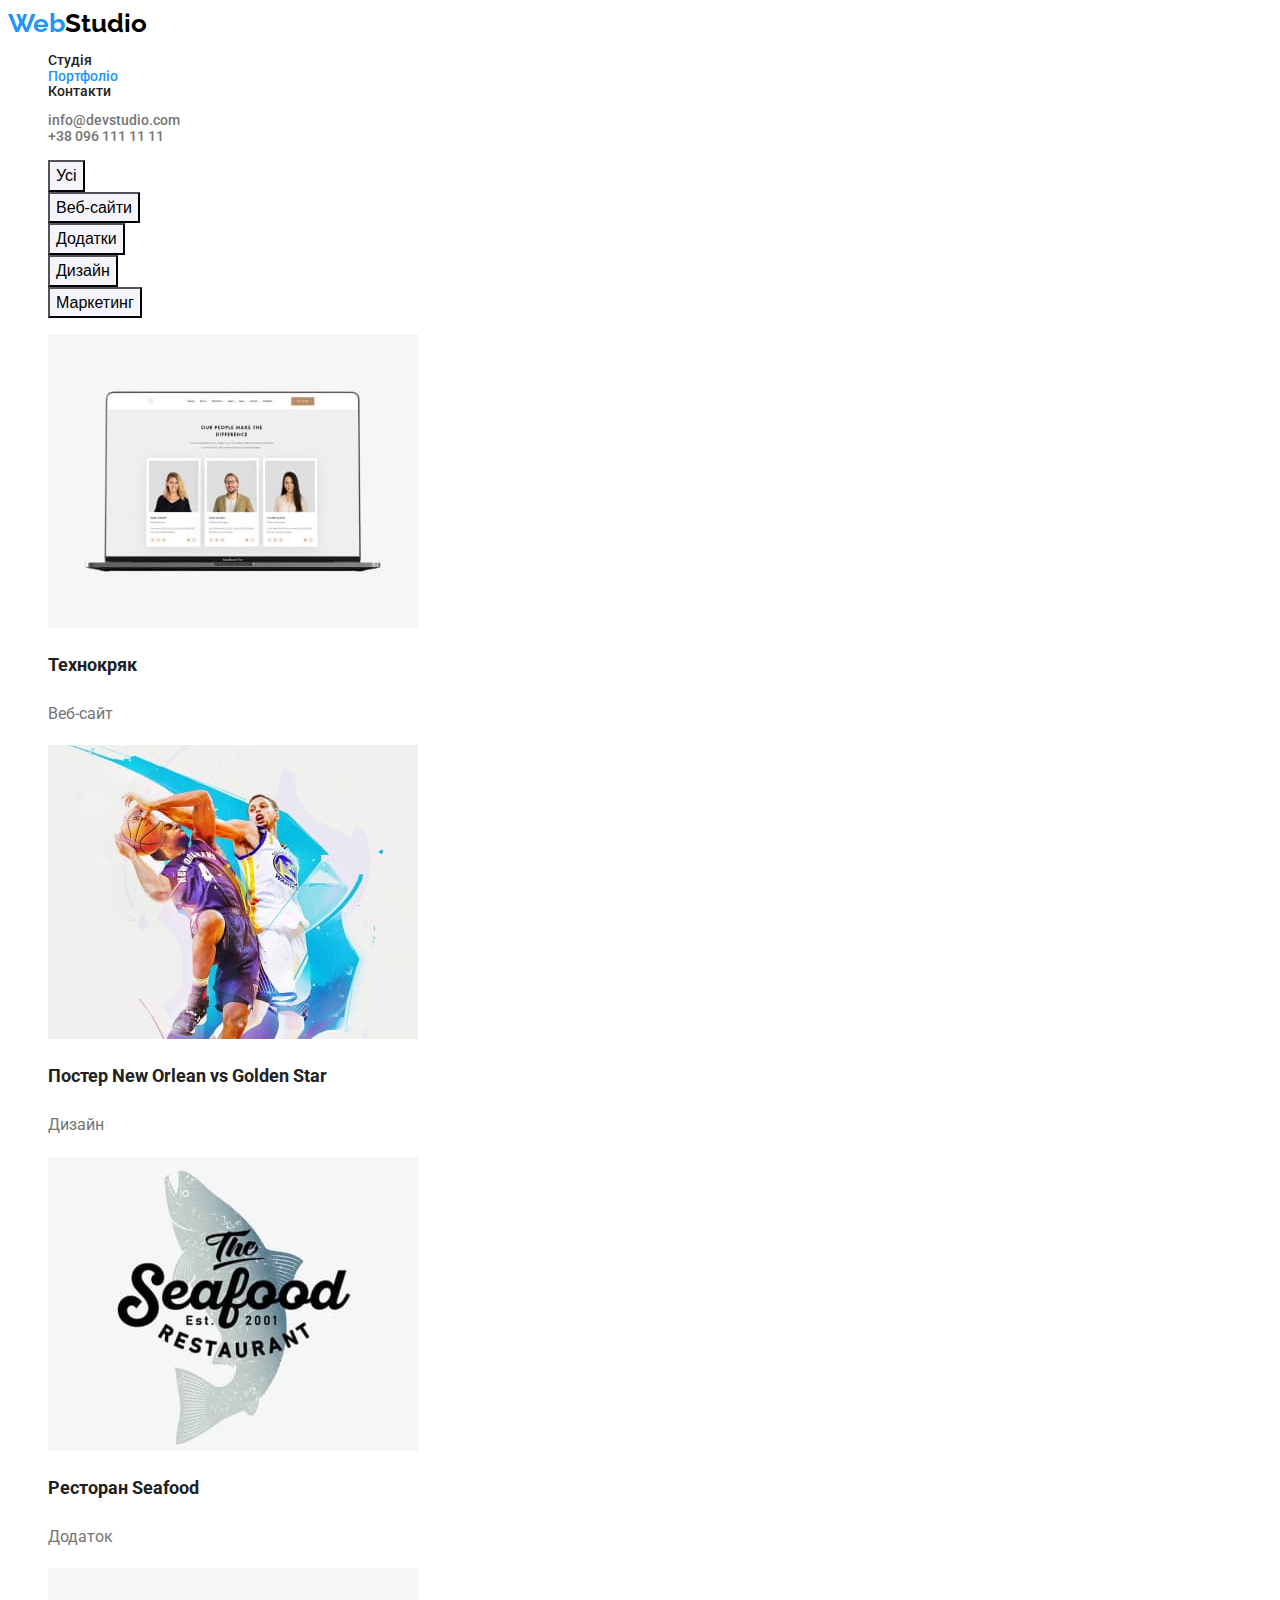
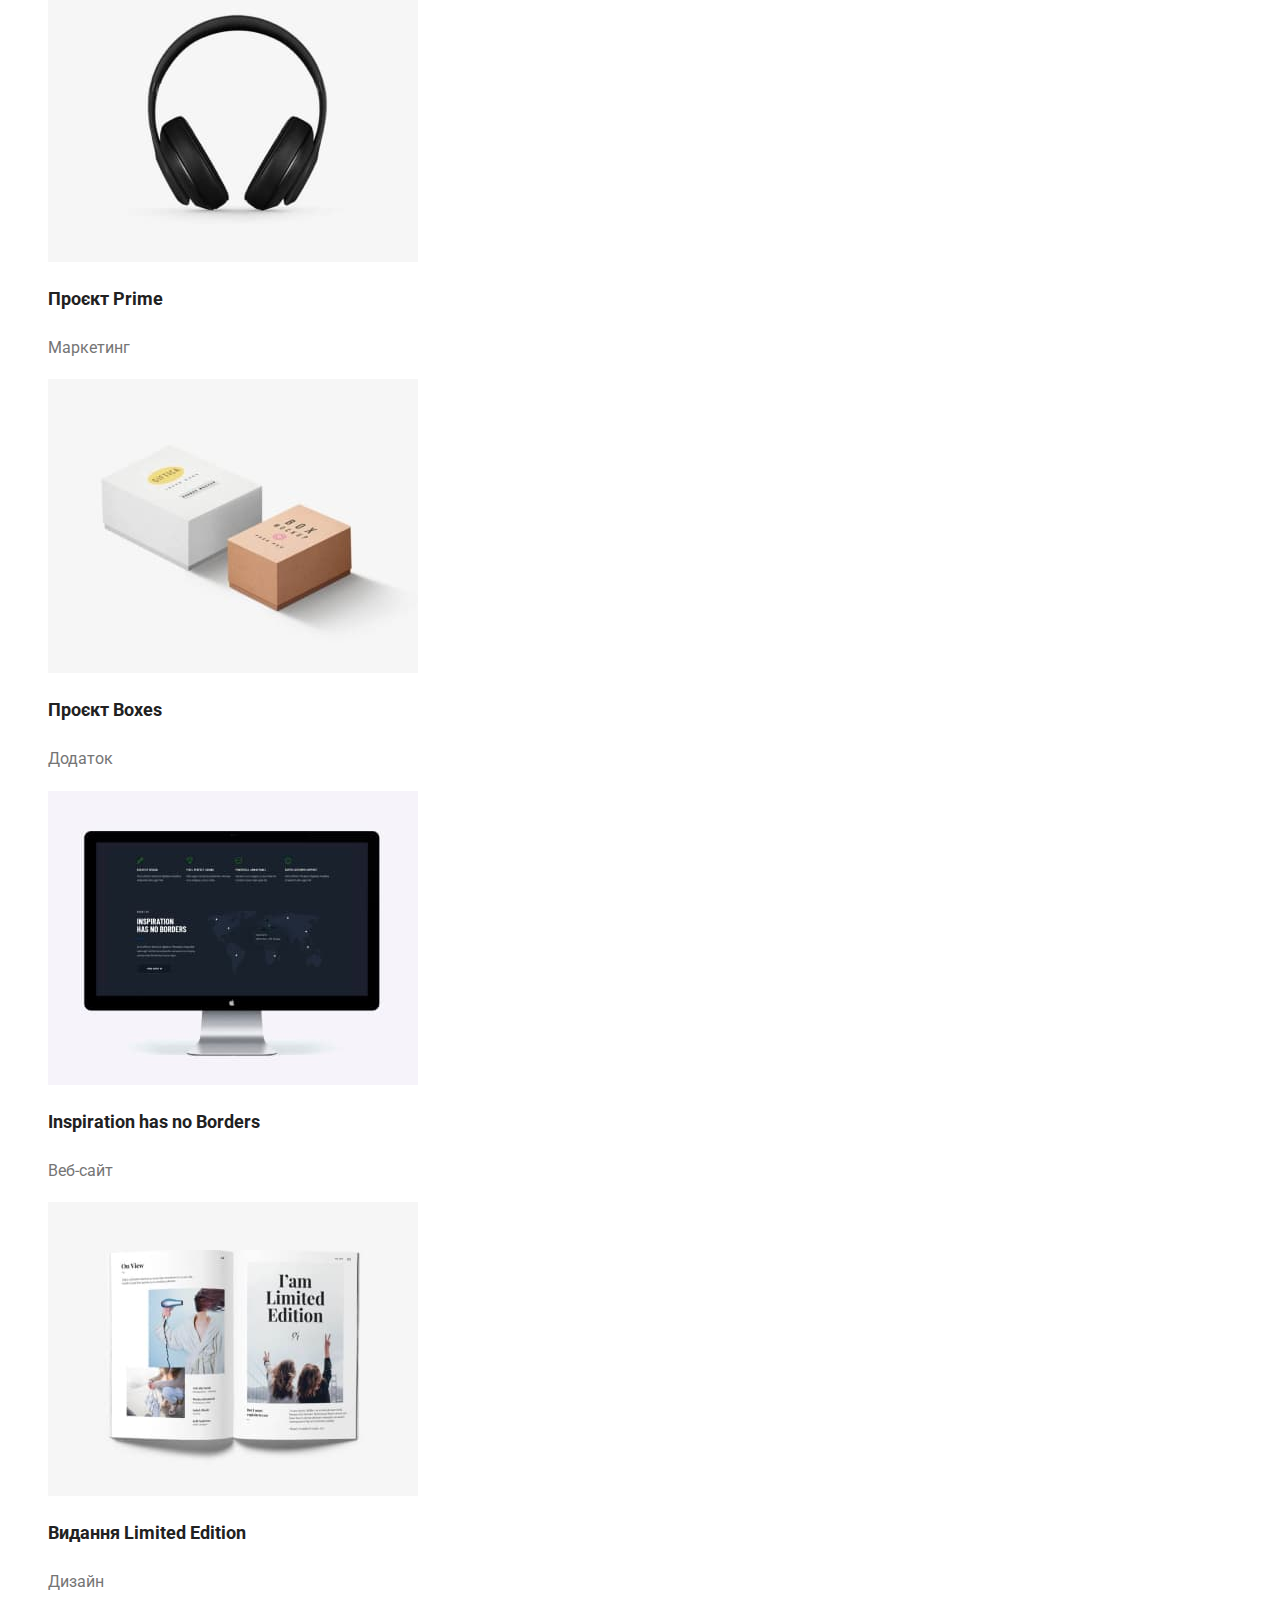
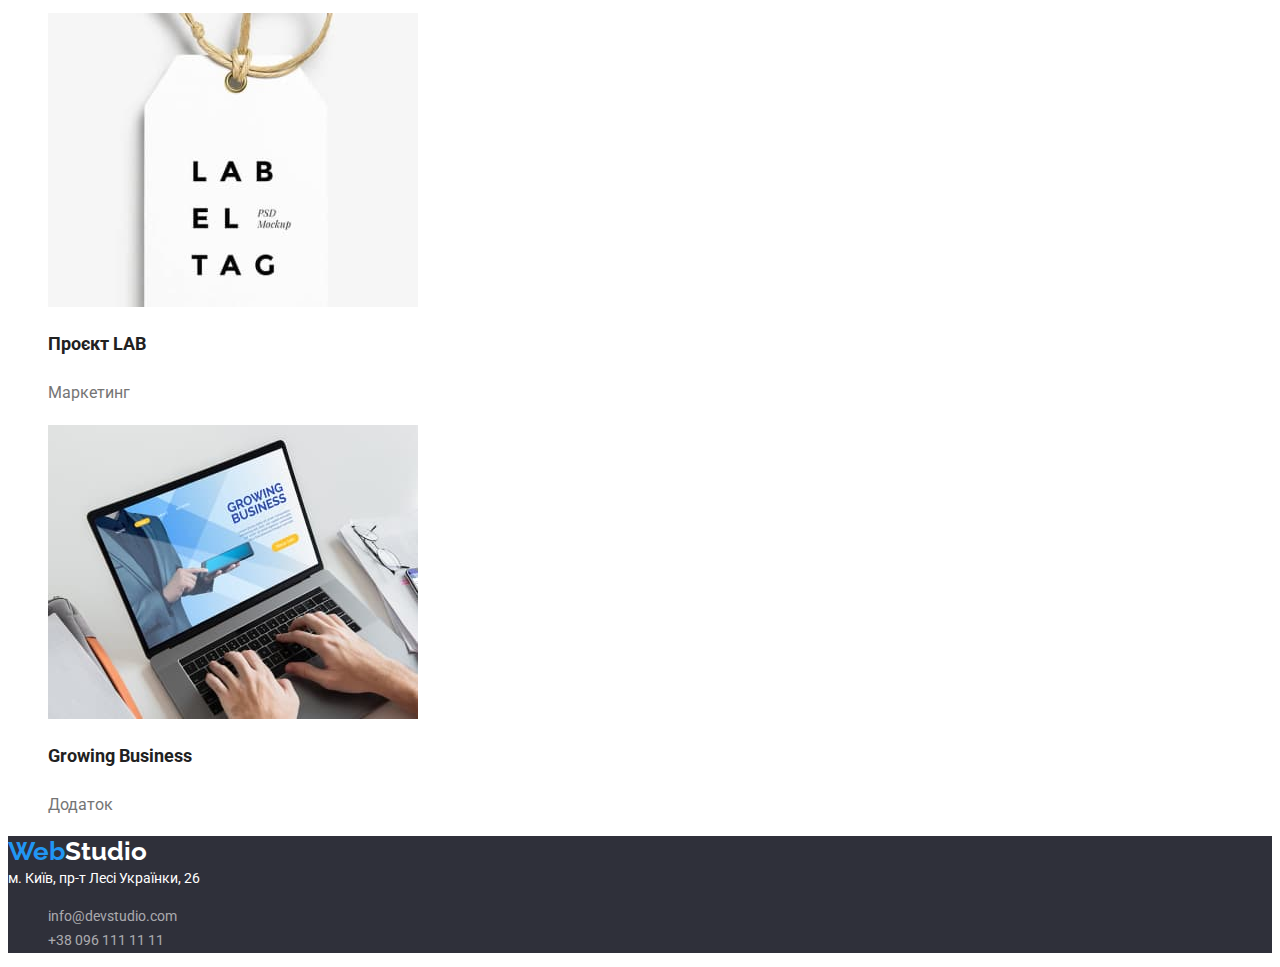
==== potfolio.html @ b289a5d4 "Initial commit" ====
<!DOCTYPE html>
<html lang="en">
  <head>
    <meta charset="UTF-8" />
    <meta http-equiv="X-UA-Compatible" content="IE=edge" />
    <meta name="viewport" content="width=device-width, initial-scale=1.0" />
    <title>Портфоліо</title>
    <link rel="preconnect" href="https://fonts.googleapis.com">
<link rel="preconnect" href="https://fonts.gstatic.com" crossorigin>
<link href="https://fonts.googleapis.com/css2?family=Raleway:wght@700&family=Roboto:wght@400;500;700;900&display=swap" rel="stylesheet">
    <link rel="stylesheet" href="./css/styles.css">
  </head>

  <body>
    <header>
      <nav>
        <a href="index.html" class="logo">
         <span class="span-web">Web</span><span class="span-studio">Studio</span>
        </a>

        <ul class="site-nav">
          <li><a href="./index.html" class="link"> Студія</a></li>
          <li><a href="" class="link current">Портфоліо</a></li>
          <li><a href="" class="link">Контакти</a></li>
        </ul>
      </nav>

      <ul class="auth-nav">
        <li><a href="mailto:info@devstudio.com">info@devstudio.com</a></li>
        <li><a href="tel:+380961111111">+38 096 111 11 11</a></li>
      </ul>
    </header>

    <main>
      <section class="content">
        <h1 class="projects-headline">Проекти WebStudio</h1>
        <ul class="filter-list">
          <li>
            <button class="button list" type="button">Усі</button>
          </li>
          <li>
            <button class="button list"  type="button">Веб-сайти</button>
          </li>
          <li>
            <button class="button list"  type="button">Додатки</button>
          </li>
          <li>
            <button class="button list"  type="button">Дизайн</button>
          </li>
          <li>
            <button class="button list"  type="button">Маркетинг</button>
          </li>
        </ul>

        <ul class="content-features">
          <li>
            <img
            src="./images/img-portfolio/techno.jpg"
            alt="Фото проєкта"
            width="370px">
            <h2>Технокряк</h2>
            <p>Веб-сайт</p>
          </li>
          <li>
            <img
            src="./images/img-portfolio/poster.jpg"
            alt="Фото постера"
            width="370px">
            <h2>Постер New Orlean vs Golden Star</h2>
            <p>Дизайн</p>
          </li>
          <li>
            <img
            src="./images/img-portfolio/rest.jpg"
            alt="Логотип закладу"
            width="370px">
            <h2>Ресторан Seafood</h2>
            <p>Додаток</p>
          </li>
          <li>
            <img
            src="./images/img-portfolio/prime.jpg"
            alt="Фото проєкта"
            width="370px">
            <h2>Проєкт Prime</h2>
            <p>Маркетинг</p>
          </li>
          <li>
            <img
            src="./images/img-portfolio/boxes.jpg"
            alt="Фото проєкта"
            width="370px">
            <h2>Проєкт Boxes</h2>
            <p>Додаток</p>
          </li>
          <li>
            <img
            src="./images/img-portfolio/inspiration.jpg"
            alt="Фото веб-сайта"
            width="370px">
            <h2>Inspiration has no Borders</h2>
            <p>Веб-сайт</p>
          </li>
          <li>
            <img
            src="./images/img-portfolio/edition.jpg"
            alt="Фото видання"
            width="370px">
            <h2>Видання Limited Edition</h2>
            <p>Дизайн</p>
          </li>
          <li>
            <img
            src="./images/img-portfolio/lab.jpg"
            alt="Фото проєкта"
            width="370px">
            <h2>Проєкт LAB</h2>
            <p>Маркетинг</p>
          </li>
          <li>
            <img
            src="./images/img-portfolio/business.jpg"
            alt="Фото додатку"
            width="370px">
            <h2>Growing Business</h2>
            <p>Додаток</p>
          </li>
        </ul>

      </section>
    </main>

    <footer>
      <section class="footer">
      <div class="footer-logo">
      <a href=""> <span class="span-web">Web</span><span class="white-studio">Studio</span></a>
     </div>
      <address class="footer-address">
        <a class="map" href="https://goo.gl/maps/RUZHMx7vCEXSRvLN9" target="_blank" rel="noopener norefferer">м. Київ, пр-т Лесі Українки, 26</a>
      <ul class="contact">
        <li><a href="mailto:info@devstudio.com">info@devstudio.com</a></li>
        <li><a href="tel:+380961111111">+38 096 111 11 11</a></li>
      </ul>
      </address>
      </section>
    </footer>
  </body>
---- css/styles.css ----
:root{
    --main-text-color:#212121;
    --secondary-text-color:#757575;
    --white-color:#ffffff;
    --accent:#2196F3;
    --grey:rgba(255,255,255,0.6);
    --secondary-background-color:#F5F4FA;
    --black:#000;
    --dark-grey-color:#2F303A;
}

body{
    background-color:var(--white-color);
    color:var(--main-text-color);
    font-family:'Roboto', sans-serif;
}

.logo{
    font-family: Raleway;
    font-size: 26px;
    line-height: 1.2;
    font-weight: 700;
    text-decoration: none;
}

.span-web{
    color:var(--accent);
}

.span-studio{
    color:var(--black);
}


.site-nav{
    font-size: 14px;
    line-height: 1.1;
    font-weight: 500;
}

.site-nav .link:hover,
.site-nav .link:focus{
    color:var(--accent);
}

.site-nav .link.current{
    color: var(--accent);
}

.site-nav a{
    text-decoration: none;
    color: var(--main-text-color);
}

.auth-nav{
    font-size: 14px;
    line-height: 1.1;
    font-weight: 500;
}

.auth-nav a{
    color:var(--secondary-text-color);
    text-decoration: none;
}

.auth-nav a:hover,
.auth-nav a:focus{
    color:var(--accent);
}

.hero{
    background-color:var(--dark-grey-color);
}

.hero-title{
    color:var(--white-color);
    font-size: 44px;
    line-height: 1.4;
    font-weight: 900;
    text-transform: uppercase;
}

.hero-button{
    background-color:var(--accent);
    color:var(--white-color);
    font-size: 16px;
    line-height: 1.9;
    font-weight: 700;
    cursor: pointer;
}

.features{
    background-color:var(--white-color);
}

.title{
    font-size: 14px;
    line-height: 1.1;
    font-weight: 700;
    text-transform: uppercase;
}

.text{
    font-size: 14px;
    line-height: 1.7;
    color: var(--secondary-text-color);
}

.section-title{
    font-size: 36px;
    line-height: 1.2;
    font-weight: 700;
}

.section-title img{
    width: width: 370px;;
}

.team{
    background-color:var(--secondary-background-color);
}

.team-title{
    font-size: 36px;
    line-height: 1.2;
    font-weight: 700;
}

.team-subtitle{
    font-size: 16px;
    line-height: 1.2;
    font-weight: 500;
}

.team-text{
    color:var(--secondary-text-color);
    font-size: 16px;
    line-height: 1.2;
}

.footer{
    background-color:var(--dark-grey-color);
}

.footer a{
    text-decoration: none;
}

.footer-logo{
    font-family: Raleway;
    font-size: 26px;
    line-height: 1.2;
    font-weight: 700;
    text-decoration: none;
}

.white-studio{
    color:var(--white-color);
}

.map{
    color:var(--white-color);
    font-size: 14px;
    line-height: 1.7;
}
.contact{
    color:var(--grey);
    font-size: 14px;
    line-height: 1.7;
}

.footer a:hover,
.footer a:focus{
    color:var(--accent);
}

.footer-address a {
    font-style: normal;
}

.footer-logo{
    font-size: 26px;
}

.contact a{
    color: var(--grey);
}

/* Portfolio */

.projects-headline{
    display: none;
}

.button.list{
    background-color:var(--secondary-background-color);
    font-size: 16px;
    line-height: 1.6;
    font-weight: 500;
    cursor: pointer;
}

.button.list:hover,
.button.list:focus{
background-color:var(--accent);
color:var(--white-color);
}

.content-features h2{
    font-size: 18px;
    line-height: 2;
    font-weight: 700;
}

.content-features p{
    color: var(--secondary-text-color);
    font-size: 16px;
    line-height: 1.9;
}

ul{
    list-style: none;
}
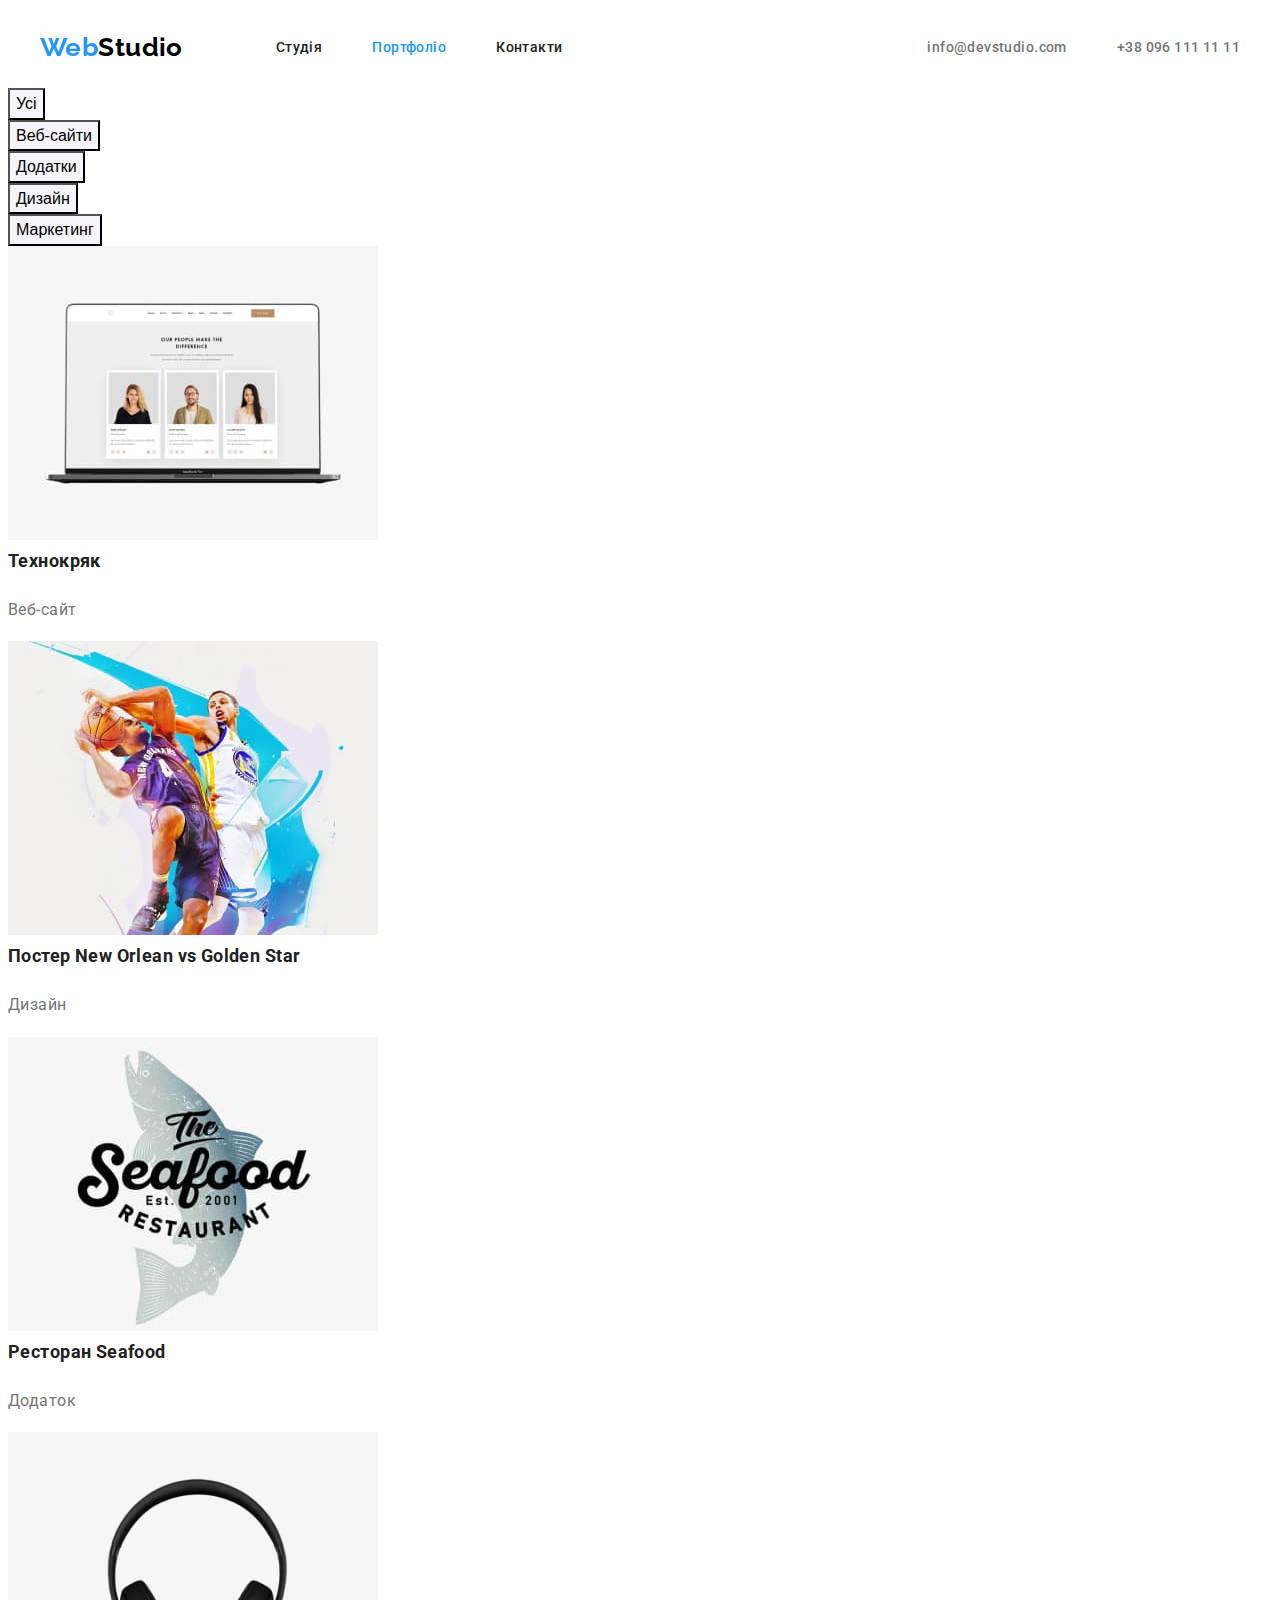
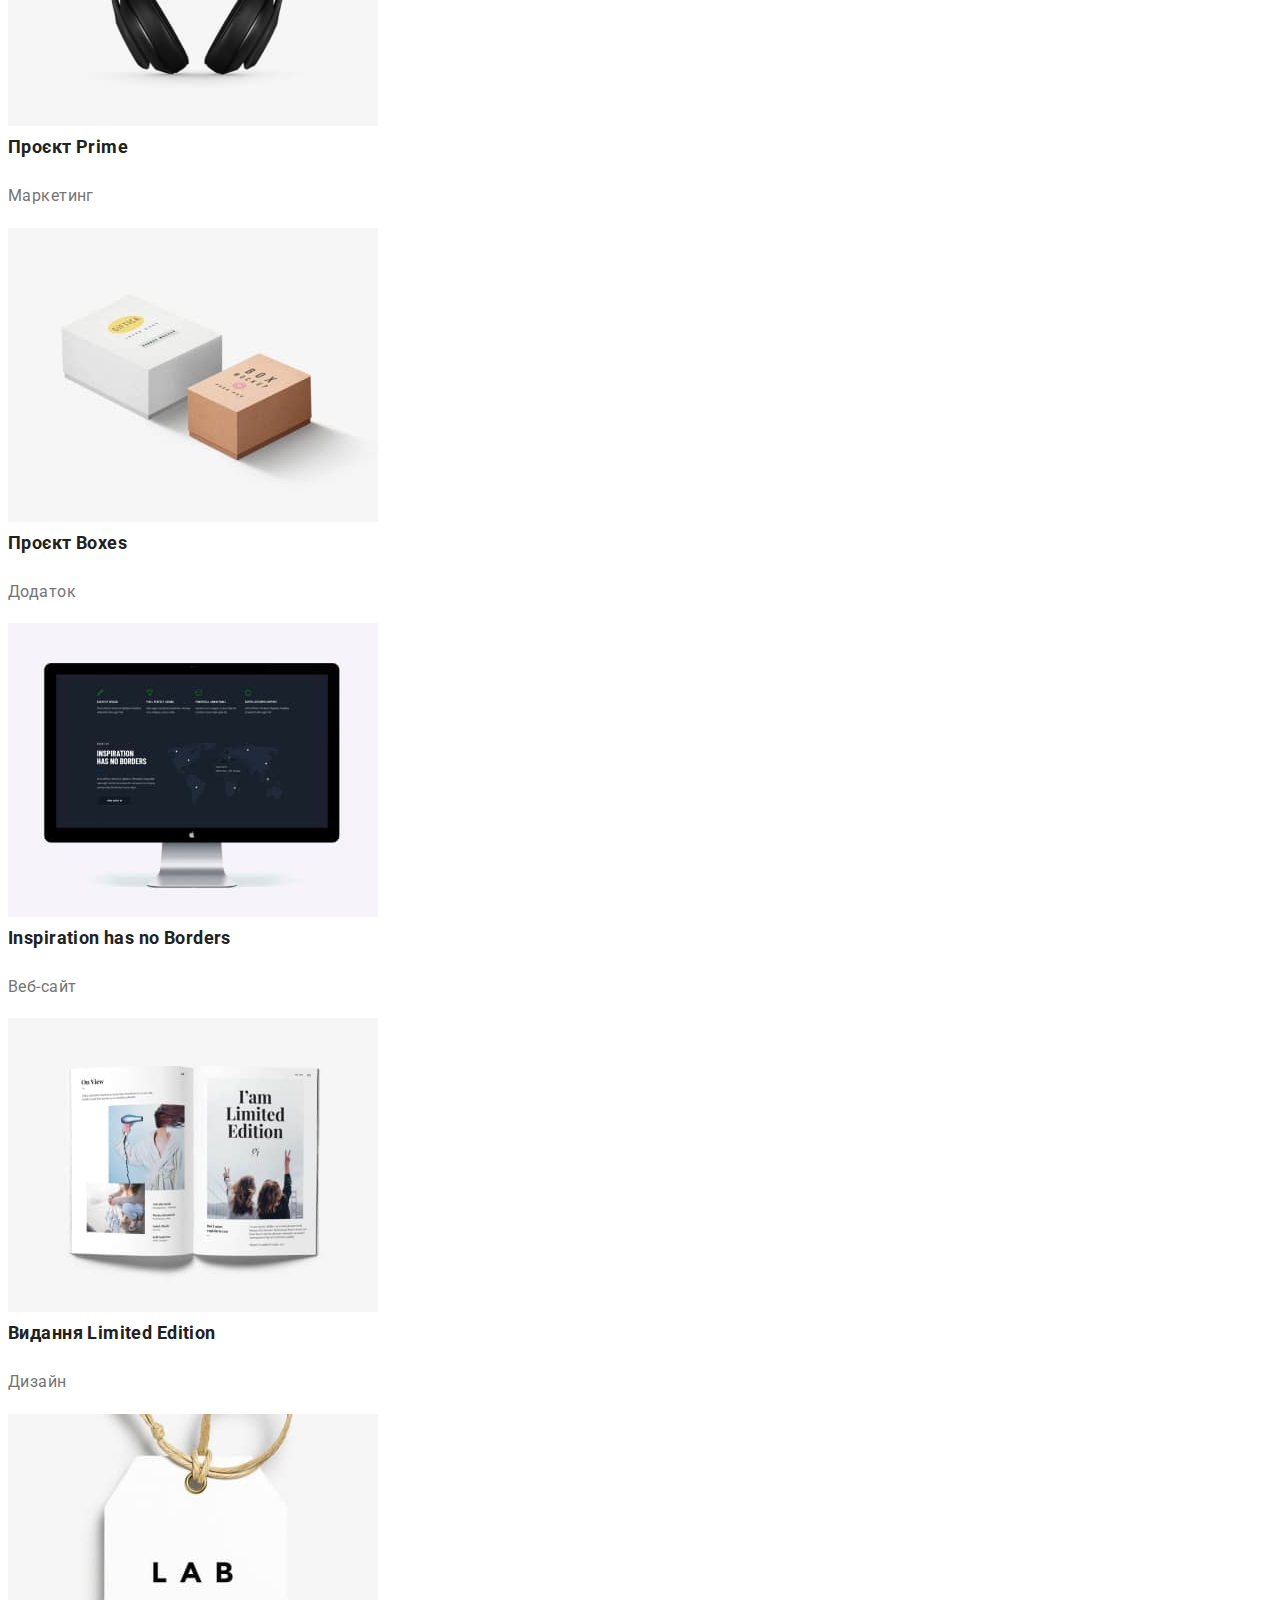
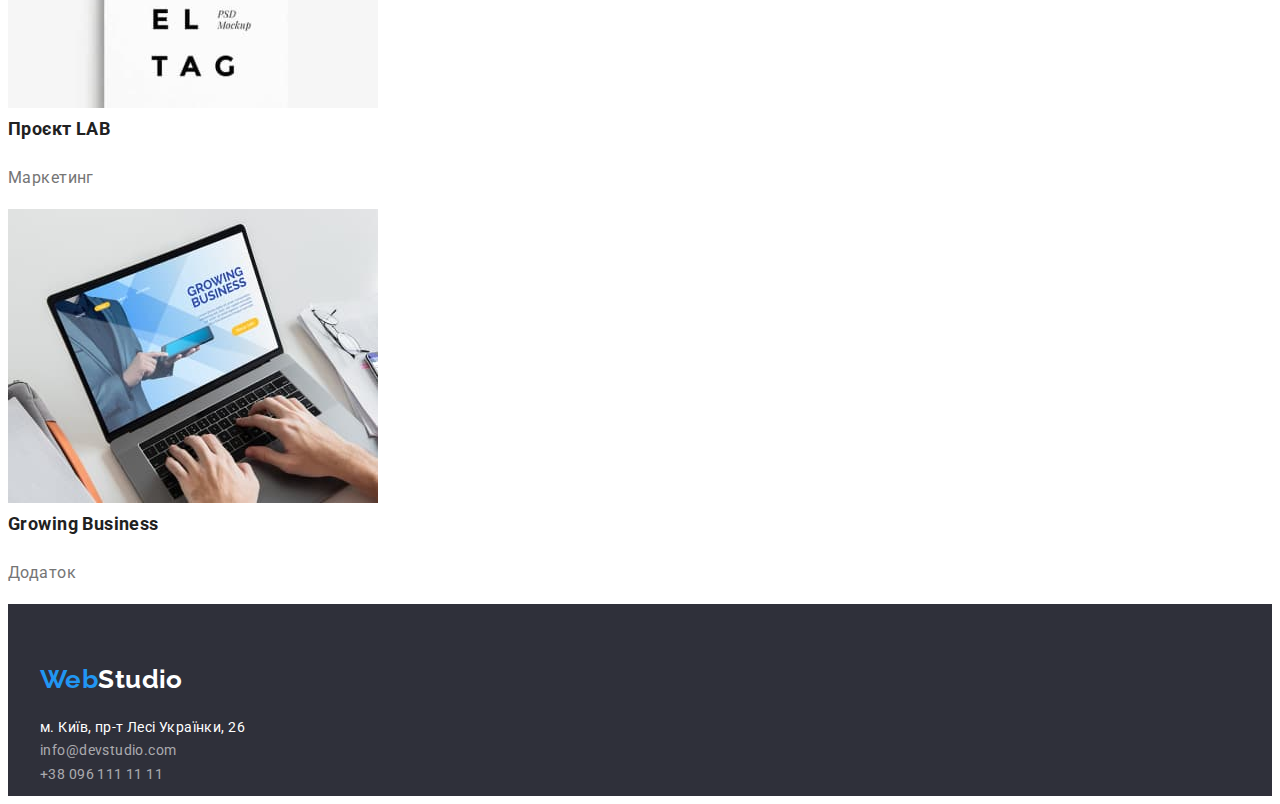
==== commit fa7c7f39: "index portfolio changes" ====
--- a/potfolio.html
+++ b/potfolio.html
@@ -12,23 +12,27 @@
   </head>
 
   <body>
-    <header>
-      <nav>
-        <a href="index.html" class="logo">
-         <span class="span-web">Web</span><span class="span-studio">Studio</span>
-        </a>
+        <header>
+      <div class="container header-container">
+        <nav class="nav">
+          <a href="index.html" class="logo">
+            <span class="span-web">Web</span
+            ><span class="span-studio">Studio</span>
+          </a>
 
-        <ul class="site-nav">
-          <li><a href="./index.html" class="link"> Студія</a></li>
-          <li><a href="" class="link current">Портфоліо</a></li>
-          <li><a href="" class="link">Контакти</a></li>
+          <ul class="site-nav">
+            <li><a href="./index.html" class="link"> Студія</a></li>
+            <li><a href="./potfolio.html" class="link current">Портфоліо</a></li>
+            <li><a href="" class="link">Контакти</a></li>
+          </ul>
+        </nav>
+
+        <ul class="auth-nav">
+          <li><a href="mailto:info@devstudio.com">info@devstudio.com</a></li>
+          <li><a href="tel:+380961111111">+38 096 111 11 11</a></li>
         </ul>
-      </nav>
-
-      <ul class="auth-nav">
-        <li><a href="mailto:info@devstudio.com">info@devstudio.com</a></li>
-        <li><a href="tel:+380961111111">+38 096 111 11 11</a></li>
-      </ul>
+      </div>
+    </header>
     </header>
 
     <main>
@@ -130,18 +134,31 @@
       </section>
     </main>
 
-    <footer>
+<footer>
       <section class="footer">
-      <div class="footer-logo">
-      <a href=""> <span class="span-web">Web</span><span class="white-studio">Studio</span></a>
-     </div>
-      <address class="footer-address">
-        <a class="map" href="https://goo.gl/maps/RUZHMx7vCEXSRvLN9" target="_blank" rel="noopener norefferer">м. Київ, пр-т Лесі Українки, 26</a>
-      <ul class="contact">
-        <li><a href="mailto:info@devstudio.com">info@devstudio.com</a></li>
-        <li><a href="tel:+380961111111">+38 096 111 11 11</a></li>
-      </ul>
-      </address>
+        <div class="container">
+          <div>
+        <div class="footer-logo">
+          <a href="./index.html"
+            ><span class="span-web">Web</span
+            ><span class="white-studio">Studio</span></a
+          >
+        </div>
+        <address class="footer-address">
+          <a
+            class="map"
+            href="https://goo.gl/maps/RUZHMx7vCEXSRvLN9"
+            target="_blank"
+            rel="noopener norefferer"
+            >м. Київ, пр-т Лесі Українки, 26</a
+          >
+          <ul class="contact">
+            <li><a href="mailto:info@devstudio.com">info@devstudio.com</a></li>
+            <li><a href="tel:+380961111111">+38 096 111 11 11</a></li>
+          </ul>
+        </address>
+        </div>
       </section>
     </footer>
-  </body>+  </body>
+</html>
--- a/css/styles.css
+++ b/css/styles.css
@@ -1,223 +1,340 @@
-:root{
-    --main-text-color:#212121;
-    --secondary-text-color:#757575;
-    --white-color:#ffffff;
-    --accent:#2196F3;
-    --grey:rgba(255,255,255,0.6);
-    --secondary-background-color:#F5F4FA;
-    --black:#000;
-    --dark-grey-color:#2F303A;
-}
-
-body{
-    background-color:var(--white-color);
-    color:var(--main-text-color);
-    font-family:'Roboto', sans-serif;
-}
-
-.logo{
-    font-family: Raleway;
-    font-size: 26px;
-    line-height: 1.2;
-    font-weight: 700;
-    text-decoration: none;
-}
-
-.span-web{
-    color:var(--accent);
-}
-
-.span-studio{
-    color:var(--black);
-}
-
-
-.site-nav{
-    font-size: 14px;
-    line-height: 1.1;
-    font-weight: 500;
+:root {
+  --main-text-color: #212121;
+  --secondary-text-color: #757575;
+  --white-color: rgb(255, 255, 255);
+  --accent: #2196f3;
+  --grey: rgba(255, 255, 255, 0.6);
+  --secondary-background-color: #f5f4fa;
+  --black: #000;
+  --dark-grey-color: #2f303a;
+}
+
+/* reset */
+
+h1,
+h2,
+h3,
+h4,
+h5,
+h6 {
+  margin: 0;
+}
+
+ul {
+  padding: 0;
+  margin: 0;
+  list-style: none;
+}
+/*                   */
+
+body {
+  background-color: var(--white-color);
+  color: var(--main-text-color);
+  font-family: "Roboto", sans-serif;
+  font-size: 14px;
+  letter-spacing: 0.03em;
+}
+
+header {
+  height: 80px;
+  display: flex;
+  align-items: center;
+}
+
+.container {
+  width: 1200px;
+  padding: 0 15px;
+  margin-left: auto;
+  margin-right: auto;
+}
+
+.header-container {
+  display: flex;
+}
+
+.nav {
+  display: flex;
+}
+
+.logo {
+  font-family: Raleway;
+  font-size: 26px;
+  line-height: 1.2;
+  font-weight: 700;
+  text-decoration: none;
+}
+
+.span-web {
+  color: var(--accent);
+}
+
+.span-studio {
+  color: var(--black);
+}
+
+.site-nav {
+  font-size: 14px;
+  line-height: 1.1;
+  font-weight: 500;
+  display: flex;
+  gap: 50px;
+  margin-left: 93px;
+  align-items: center;
 }
 
 .site-nav .link:hover,
-.site-nav .link:focus{
-    color:var(--accent);
-}
-
-.site-nav .link.current{
-    color: var(--accent);
-}
-
-.site-nav a{
-    text-decoration: none;
-    color: var(--main-text-color);
-}
-
-.auth-nav{
-    font-size: 14px;
-    line-height: 1.1;
-    font-weight: 500;
-}
-
-.auth-nav a{
-    color:var(--secondary-text-color);
-    text-decoration: none;
+.site-nav .link:focus {
+  color: var(--accent);
+}
+
+.link {
+  padding: 32px 0;
+}
+
+.site-nav .link.current {
+  color: var(--accent);
+}
+
+.site-nav a {
+  text-decoration: none;
+  color: var(--main-text-color);
+}
+
+.auth-nav {
+  font-size: 14px;
+  line-height: 1.1;
+  font-weight: 500;
+  display: flex;
+  margin-left: auto;
+  gap: 50px;
+  align-items: center;
+}
+
+.auth-nav a {
+  color: var(--secondary-text-color);
+  text-decoration: none;
 }
 
 .auth-nav a:hover,
-.auth-nav a:focus{
-    color:var(--accent);
-}
-
-.hero{
-    background-color:var(--dark-grey-color);
-}
-
-.hero-title{
-    color:var(--white-color);
-    font-size: 44px;
-    line-height: 1.4;
-    font-weight: 900;
-    text-transform: uppercase;
-}
-
-.hero-button{
-    background-color:var(--accent);
-    color:var(--white-color);
-    font-size: 16px;
-    line-height: 1.9;
-    font-weight: 700;
-    cursor: pointer;
-}
-
-.features{
-    background-color:var(--white-color);
-}
-
-.title{
-    font-size: 14px;
-    line-height: 1.1;
-    font-weight: 700;
-    text-transform: uppercase;
-}
-
-.text{
-    font-size: 14px;
-    line-height: 1.7;
-    color: var(--secondary-text-color);
-}
-
-.section-title{
-    font-size: 36px;
-    line-height: 1.2;
-    font-weight: 700;
-}
-
-.section-title img{
-    width: width: 370px;;
-}
-
-.team{
-    background-color:var(--secondary-background-color);
-}
-
-.team-title{
-    font-size: 36px;
-    line-height: 1.2;
-    font-weight: 700;
-}
-
-.team-subtitle{
-    font-size: 16px;
-    line-height: 1.2;
-    font-weight: 500;
-}
-
-.team-text{
-    color:var(--secondary-text-color);
-    font-size: 16px;
-    line-height: 1.2;
-}
-
-.footer{
-    background-color:var(--dark-grey-color);
-}
-
-.footer a{
-    text-decoration: none;
-}
-
-.footer-logo{
-    font-family: Raleway;
-    font-size: 26px;
-    line-height: 1.2;
-    font-weight: 700;
-    text-decoration: none;
-}
-
-.white-studio{
-    color:var(--white-color);
-}
-
-.map{
-    color:var(--white-color);
-    font-size: 14px;
-    line-height: 1.7;
-}
-.contact{
-    color:var(--grey);
-    font-size: 14px;
-    line-height: 1.7;
+.auth-nav a:focus {
+  color: var(--accent);
+}
+
+/* Hero */
+
+.hero {
+  background-color: var(--dark-grey-color);
+  text-align: center;
+  padding-top: 200px;
+  padding-bottom: 200px;
+}
+
+.hero-title {
+  color: var(--white-color);
+  font-size: 44px;
+  line-height: 1.4;
+  font-weight: 900;
+  text-transform: uppercase;
+  padding-bottom: 30px;
+}
+
+.hero-button {
+  background-color: var(--accent);
+  color: var(--white-color);
+  font-size: 16px;
+  line-height: 1.9;
+  cursor: pointer;
+  width: 216px;
+  height: 50px;
+  border-style: none;
+  border-radius: 4px;
+  font-weight: 700;
+}
+
+/* Features */
+
+.features {
+  background-color: var(--white-color);
+}
+
+.feature-list {
+  display: flex;
+  gap: 30px;
+  margin: 94px 0;
+}
+
+.feature-list li {
+  width: 270px;
+}
+
+.title {
+  font-size: 14px;
+  line-height: 1.1;
+  font-weight: 700;
+  text-transform: uppercase;
+  padding-bottom: 10px;
+}
+
+.text {
+  font-size: 14px;
+  line-height: 1.7;
+  color: var(--secondary-text-color);
+  margin: 0;
+}
+
+.feature-list-section {
+  justify-content: space-between;
+  margin-bottom: 94px;
+}
+
+.feature-list-section ul {
+  display: flex;
+  gap: 30px;
+  padding-bottom: 94px;
+}
+
+.section-title {
+  font-size: 36px;
+  line-height: 1.2;
+  font-weight: 700;
+  text-align: center;
+  padding-bottom: 50px;
+}
+
+.section-title img {
+  width: 370px;
+}
+
+/* Team */
+
+.team {
+  background-color: var(--secondary-background-color);
+}
+
+.team-title {
+  font-size: 36px;
+  line-height: 1.2;
+  font-weight: 700;
+  text-align: center;
+  padding-top: 94px;
+  margin-bottom: 50px;
+}
+
+.team-subtitle {
+  font-size: 16px;
+  line-height: 1.2;
+  font-weight: 500;
+  padding: 30px 0 10px 0;
+}
+
+.team-text {
+  color: var(--secondary-text-color);
+  font-size: 16px;
+  line-height: 1.2;
+  margin: 0;
+}
+
+.team-list {
+  display: flex;
+  gap: 30px;
+  padding-bottom: 94px;
+}
+
+.team-list li {
+  background-color: var(--white-color);
+  height: 368px;
+  text-align: center;
+}
+
+/* Footer */
+
+.footer {
+  background-color: var(--dark-grey-color);
+}
+
+.footer a {
+  text-decoration: none;
+}
+
+.footer-logo {
+  font-family: Raleway;
+  font-size: 26px;
+  line-height: 1.2;
+  font-weight: 700;
+  text-decoration: none;
+  padding-top: 60px;
+}
+
+.white-studio {
+  color: var(--white-color);
+}
+
+.map {
+  color: var(--white-color);
+  font-size: 14px;
+  line-height: 1.7;
+}
+.contact {
+  color: var(--grey);
+  font-size: 14px;
+  line-height: 1.7;
 }
 
 .footer a:hover,
-.footer a:focus{
-    color:var(--accent);
+.footer a:focus {
+  color: var(--accent);
 }
 
 .footer-address a {
-    font-style: normal;
-}
-
-.footer-logo{
-    font-size: 26px;
-}
-
-.contact a{
-    color: var(--grey);
+  font-style: normal;
+}
+
+.footer-address{
+  padding-top: 20px;
+  padding-bottom: 9px;
+}
+
+.footer-address:nth-child(3) {
+ padding-top: 20px;
+  padding-bottom: 60px;
+}
+
+.footer-logo {
+  font-size: 26px;
+}
+
+.contact a {
+  color: var(--grey);
 }
 
 /* Portfolio */
 
-.projects-headline{
-    display: none;
-}
-
-.button.list{
-    background-color:var(--secondary-background-color);
-    font-size: 16px;
-    line-height: 1.6;
-    font-weight: 500;
-    cursor: pointer;
+.projects-headline {
+  display: none;
+}
+
+.button.list {
+  background-color: var(--secondary-background-color);
+  font-size: 16px;
+  line-height: 1.6;
+  font-weight: 500;
+  cursor: pointer;
 }
 
 .button.list:hover,
-.button.list:focus{
-background-color:var(--accent);
-color:var(--white-color);
-}
-
-.content-features h2{
-    font-size: 18px;
-    line-height: 2;
-    font-weight: 700;
-}
-
-.content-features p{
-    color: var(--secondary-text-color);
-    font-size: 16px;
-    line-height: 1.9;
-}
-
-ul{
-    list-style: none;
-}+.button.list:focus {
+  background-color: var(--accent);
+  color: var(--white-color);
+}
+
+.content-features h2 {
+  font-size: 18px;
+  line-height: 2;
+  font-weight: 700;
+}
+
+.content-features p {
+  color: var(--secondary-text-color);
+  font-size: 16px;
+  line-height: 1.9;
+}
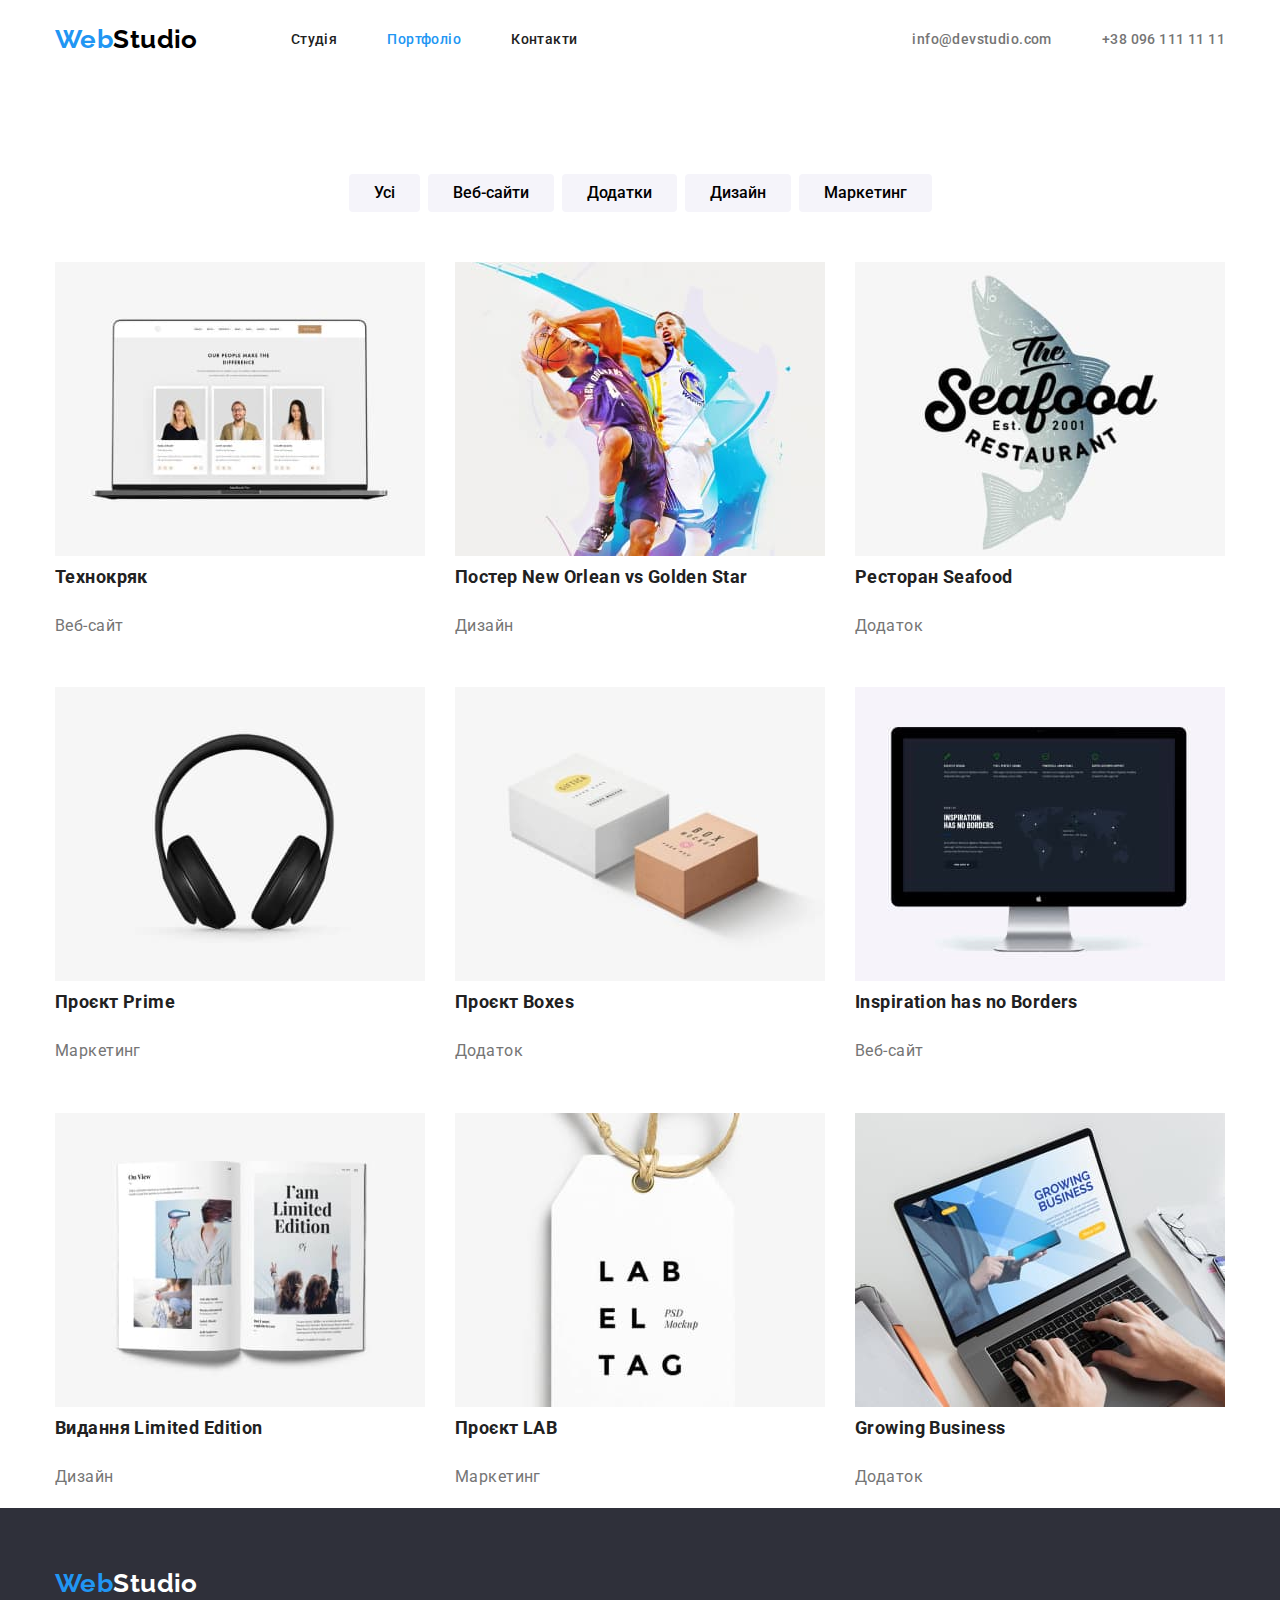
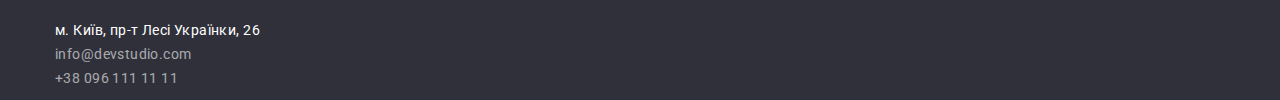
==== commit f91d0ec2: "final styles" ====
--- a/potfolio.html
+++ b/potfolio.html
@@ -5,6 +5,7 @@
     <meta http-equiv="X-UA-Compatible" content="IE=edge" />
     <meta name="viewport" content="width=device-width, initial-scale=1.0" />
     <title>Портфоліо</title>
+    <link rel="stylesheet" href="./css/normalize.css" />
     <link rel="preconnect" href="https://fonts.googleapis.com">
 <link rel="preconnect" href="https://fonts.gstatic.com" crossorigin>
 <link href="https://fonts.googleapis.com/css2?family=Raleway:wght@700&family=Roboto:wght@400;500;700;900&display=swap" rel="stylesheet">
@@ -37,6 +38,7 @@
 
     <main>
       <section class="content">
+        <div class="container">
         <h1 class="projects-headline">Проекти WebStudio</h1>
         <ul class="filter-list">
           <li>
@@ -55,7 +57,8 @@
             <button class="button list"  type="button">Маркетинг</button>
           </li>
         </ul>
-
+</div>
+<div class="container">
         <ul class="content-features">
           <li>
             <img
@@ -130,7 +133,7 @@
             <p>Додаток</p>
           </li>
         </ul>
-
+      </div>
       </section>
     </main>
 
--- a/css/styles.css
+++ b/css/styles.css
@@ -289,13 +289,13 @@
   font-style: normal;
 }
 
-.footer-address{
+.footer-address {
   padding-top: 20px;
   padding-bottom: 9px;
 }
 
 .footer-address:nth-child(3) {
- padding-top: 20px;
+  padding-top: 20px;
   padding-bottom: 60px;
 }
 
@@ -311,6 +311,14 @@
 
 .projects-headline {
   display: none;
+}
+
+.filter-list {
+  display: flex;
+  justify-content: center;
+  gap: 8px;
+  padding-top: 94px;
+  padding-bottom: 50px;
 }
 
 .button.list {
@@ -319,6 +327,9 @@
   line-height: 1.6;
   font-weight: 500;
   cursor: pointer;
+  border-style: none;
+  border-radius: 4px;
+  padding: 6px 25px;
 }
 
 .button.list:hover,
@@ -327,6 +338,19 @@
   color: var(--white-color);
 }
 
+.content-features {
+  display: flex;
+  justify-content: center;
+  flex-wrap: wrap;
+  gap: 30px;
+}
+
+.content-features li {
+  background-color: var(--white-color);
+  /* border: 1px solid #eeeeee; */
+  align-items: center;
+}
+
 .content-features h2 {
   font-size: 18px;
   line-height: 2;
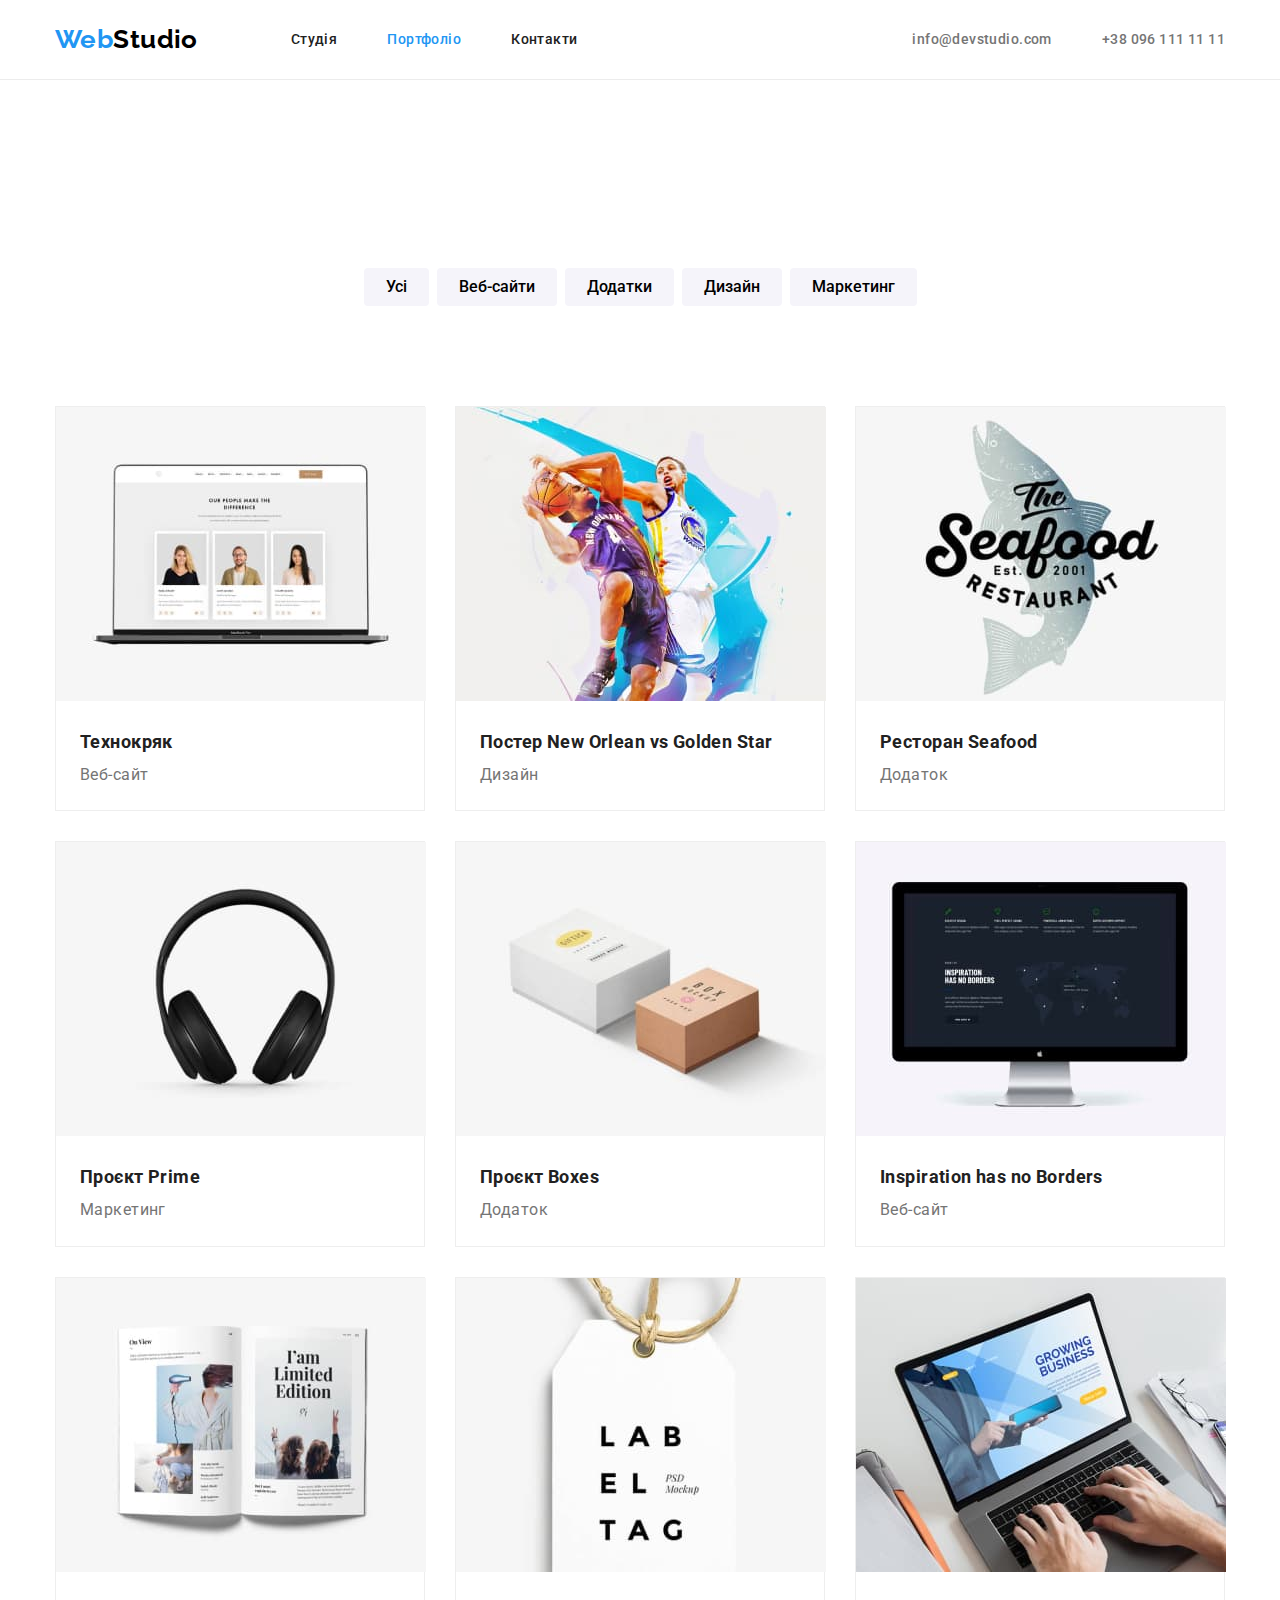
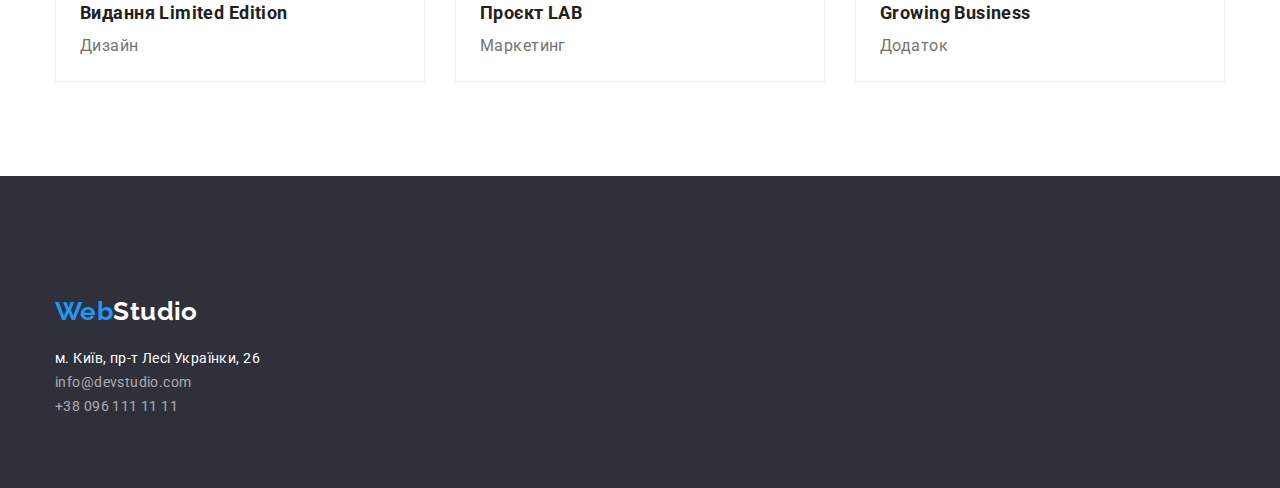
==== commit 551b750b: "final changes" ====
--- a/potfolio.html
+++ b/potfolio.html
@@ -10,6 +10,7 @@
 <link rel="preconnect" href="https://fonts.gstatic.com" crossorigin>
 <link href="https://fonts.googleapis.com/css2?family=Raleway:wght@700&family=Roboto:wght@400;500;700;900&display=swap" rel="stylesheet">
     <link rel="stylesheet" href="./css/styles.css">
+    <link rel="stylesheet" href="./css/portfolio.css">
   </head>
 
   <body>
@@ -20,7 +21,7 @@
             <span class="span-web">Web</span
             ><span class="span-studio">Studio</span>
           </a>
-
+          
           <ul class="site-nav">
             <li><a href="./index.html" class="link"> Студія</a></li>
             <li><a href="./potfolio.html" class="link current">Портфоліо</a></li>
@@ -33,7 +34,6 @@
           <li><a href="tel:+380961111111">+38 096 111 11 11</a></li>
         </ul>
       </div>
-    </header>
     </header>
 
     <main>
@@ -57,8 +57,7 @@
             <button class="button list"  type="button">Маркетинг</button>
           </li>
         </ul>
-</div>
-<div class="container">
+
         <ul class="content-features">
           <li>
             <img
@@ -136,9 +135,8 @@
       </div>
       </section>
     </main>
-
-<footer>
-      <section class="footer">
+  </body>
+ <footer>
         <div class="container">
           <div>
         <div class="footer-logo">
@@ -161,7 +159,6 @@
           </ul>
         </address>
         </div>
-      </section>
     </footer>
   </body>
 </html>
--- a/css/portfolio.css
+++ b/css/portfolio.css
@@ -0,0 +1,250 @@
+:root {
+  --main-text-color: #212121;
+  --secondary-text-color: #757575;
+  --white-color: rgb(255, 255, 255);
+  --accent: #2196f3;
+  --grey: rgba(255, 255, 255, 0.6);
+  --secondary-background-color: #f5f4fa;
+  --black: #000;
+  --dark-grey-color: #2f303a;
+  --border-color: #ececec;
+}
+
+/* reset */
+
+h1,
+h2,
+h3,
+h4,
+h5,
+h6,
+p {
+  margin: 0;
+}
+
+a {
+  text-decoration: none;
+}
+
+ul {
+  padding: 0;
+  margin: 0;
+  list-style: none;
+}
+
+body {
+  background-color: var(--white-color);
+  color: var(--main-text-color);
+  font-family: "Roboto", sans-serif;
+  font-size: 14px;
+  letter-spacing: 0.03em;
+}
+
+header {
+  height: 80px;
+  display: flex;
+  align-items: center;
+  border-bottom: 1px solid var(--border-color);
+}
+
+.container {
+  width: 1200px;
+  padding: 0 15px;
+  margin-left: auto;
+  margin-right: auto;
+}
+
+.header-container {
+  display: flex;
+}
+
+.nav {
+  display: flex;
+}
+
+.logo {
+  font-family: Raleway;
+  font-size: 26px;
+  line-height: 1.2;
+  font-weight: 700;
+  text-decoration: none;
+}
+
+.span-web {
+  color: var(--accent);
+}
+
+.span-studio {
+  color: var(--black);
+}
+
+.site-nav {
+  font-size: 14px;
+  line-height: 1.1;
+  font-weight: 500;
+  display: flex;
+  gap: 50px;
+  margin-left: 93px;
+  align-items: center;
+}
+
+.site-nav .link:hover,
+.site-nav .link:focus {
+  color: var(--accent);
+}
+
+.link {
+  padding: 32px 0;
+}
+
+.site-nav .link.current {
+  color: var(--accent);
+}
+
+.site-nav a {
+  text-decoration: none;
+  color: var(--main-text-color);
+}
+
+.auth-nav {
+  font-size: 14px;
+  line-height: 1.1;
+  font-weight: 500;
+  display: flex;
+  margin-left: auto;
+  gap: 50px;
+  align-items: center;
+}
+
+.auth-nav a {
+  color: var(--secondary-text-color);
+  text-decoration: none;
+}
+
+.auth-nav a:hover,
+.auth-nav a:focus {
+  color: var(--accent);
+}
+
+/*                  Main                 */
+
+.projects-headline {
+  display: none;
+}
+
+.filter-list {
+  display: flex;
+  justify-content: center;
+  gap: 8px;
+  margin-bottom: 50px;
+}
+
+.button.list {
+  background-color: var(--secondary-background-color);
+  font-size: 16px;
+  line-height: 1.6;
+  font-weight: 500;
+  cursor: pointer;
+  border-style: none;
+  border-radius: 4px;
+  padding: 6px 22px;
+}
+
+.button.list:hover,
+.button.list:focus {
+  background-color: var(--accent);
+  color: var(--white-color);
+}
+
+.content {
+  padding-top: 94px;
+  padding-bottom: 94px;
+}
+
+.content-features {
+  display: flex;
+  justify-content: center;
+  flex-wrap: wrap;
+  gap: 30px;
+}
+
+.content-features li {
+  background-color: var(--white-color);
+  border: 1px solid #eeeeee;
+  align-items: center;
+  width: 370px;
+  padding-bottom: 20px;
+}
+
+.content-features img {
+  margin-bottom: 20px;
+}
+
+.content-features h2 {
+  font-size: 18px;
+  line-height: 2;
+  font-weight: 700;
+  padding-left: 24px;
+}
+
+.content-features p {
+  color: var(--secondary-text-color);
+  font-size: 16px;
+  line-height: 1.9;
+  padding-left: 24px;
+}
+
+/* Footer */
+
+footer {
+  background-color: var(--dark-grey-color);
+  padding-top: 60px;
+  padding-bottom: 60px;
+}
+
+.footer-logo {
+  font-family: Raleway;
+  font-size: 26px;
+  line-height: 1.2;
+  font-weight: 700;
+  text-decoration: none;
+}
+
+.white-studio {
+  color: var(--white-color);
+}
+
+.map {
+  color: var(--white-color);
+  font-size: 14px;
+  line-height: 1.7;
+}
+.contact {
+  color: var(--grey);
+  font-size: 14px;
+  line-height: 1.7;
+}
+
+/* .contact:nth-child(2) {
+padding: o;} */
+
+.footer a:hover,
+.footer a:focus {
+  color: var(--accent);
+}
+
+.footer-address a {
+  font-style: normal;
+}
+
+.footer-address {
+  padding-top: 20px;
+}
+
+.footer-logo {
+  font-size: 26px;
+}
+
+.contact a {
+  color: var(--grey);
+}
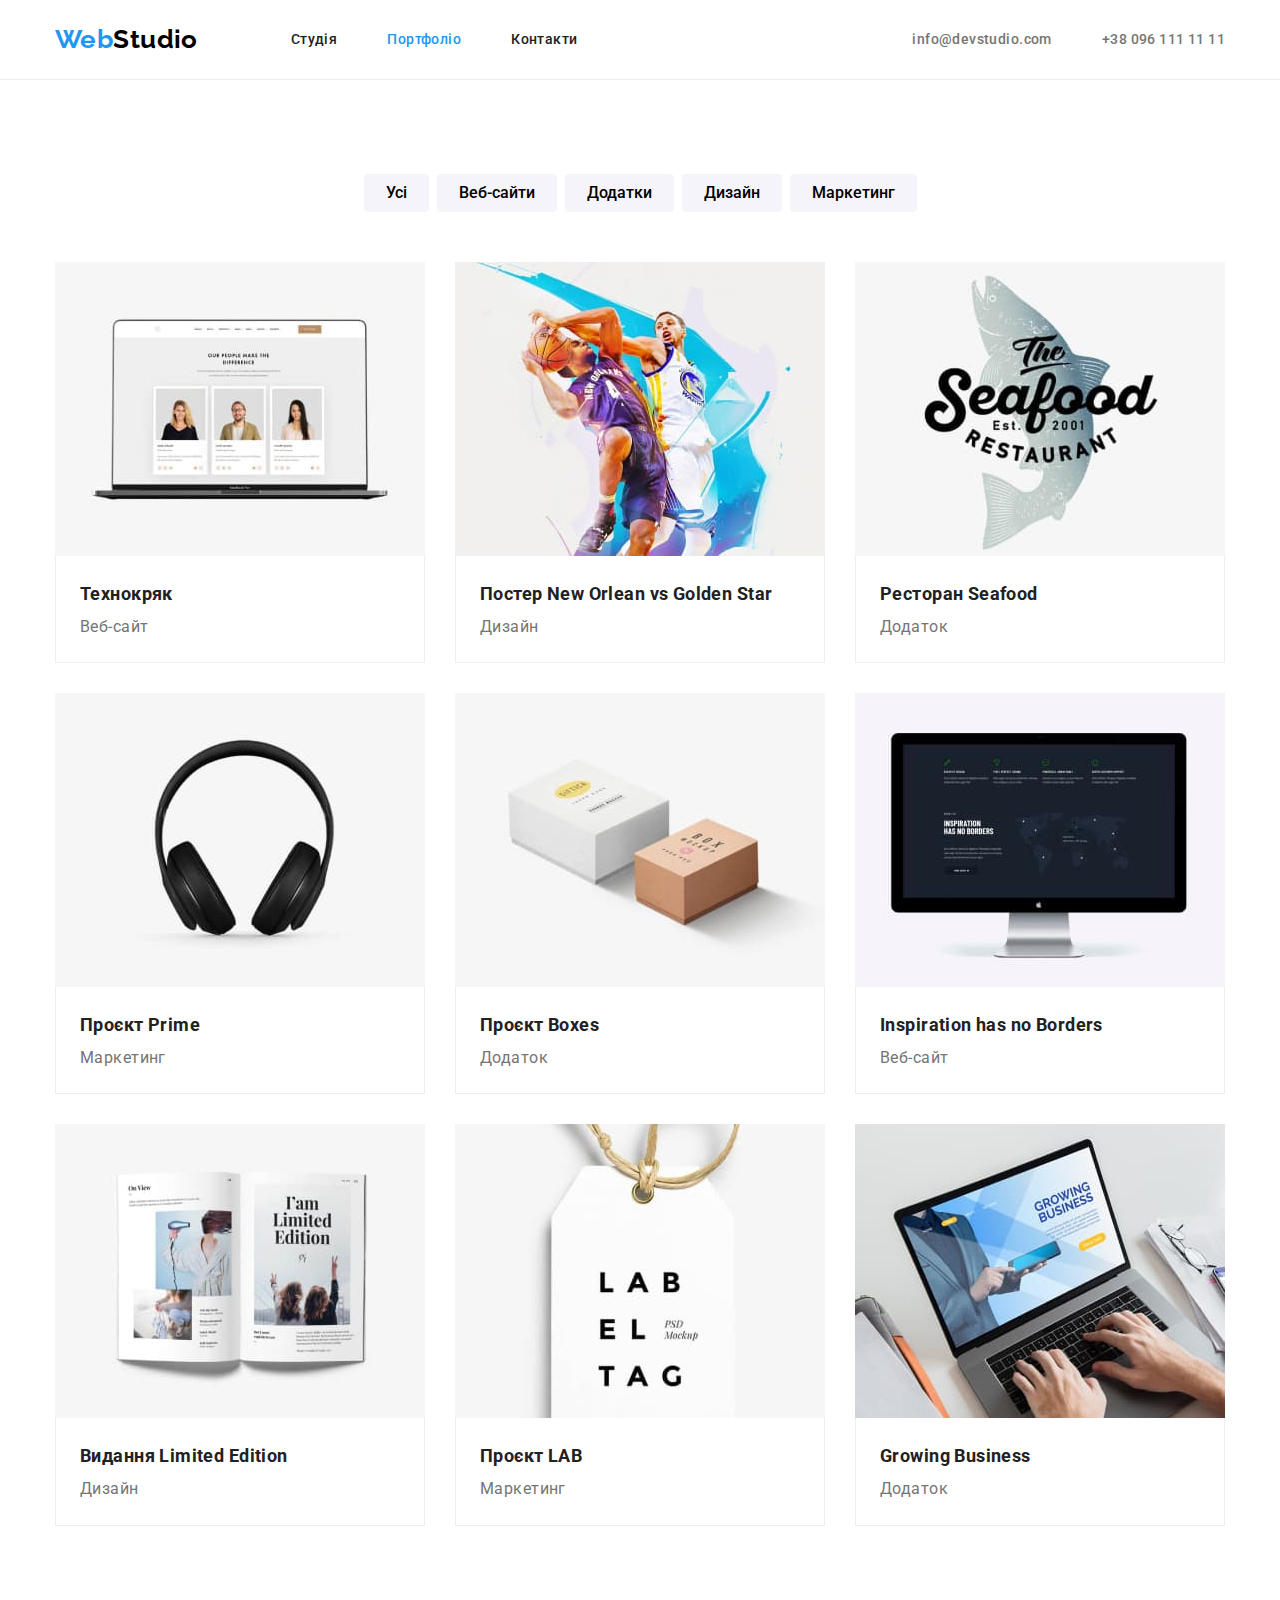
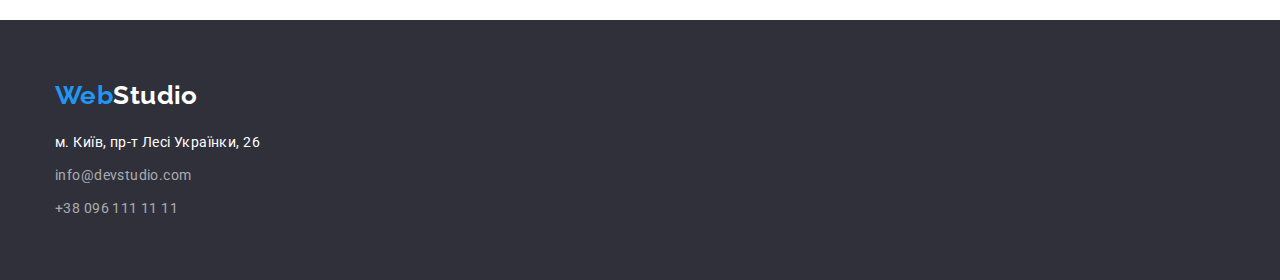
==== commit 99f7b295: "final changes" ====
--- a/potfolio.html
+++ b/potfolio.html
@@ -64,72 +64,90 @@
             src="./images/img-portfolio/techno.jpg"
             alt="Фото проєкта"
             width="370px">
-            <h2>Технокряк</h2>
+            <div class="content-box">
+              <h2>Технокряк</h2>
             <p>Веб-сайт</p>
+            </div>
           </li>
           <li>
             <img
             src="./images/img-portfolio/poster.jpg"
             alt="Фото постера"
             width="370px">
+            <div class="content-box">
             <h2>Постер New Orlean vs Golden Star</h2>
             <p>Дизайн</p>
+            </div>
           </li>
           <li>
             <img
             src="./images/img-portfolio/rest.jpg"
             alt="Логотип закладу"
             width="370px">
-            <h2>Ресторан Seafood</h2>
+            <div class="content-box">
+              <h2>Ресторан Seafood</h2>
             <p>Додаток</p>
+            </div>
           </li>
           <li>
             <img
             src="./images/img-portfolio/prime.jpg"
             alt="Фото проєкта"
             width="370px">
+            <div class="content-box">
             <h2>Проєкт Prime</h2>
             <p>Маркетинг</p>
+            </div>
           </li>
           <li>
             <img
             src="./images/img-portfolio/boxes.jpg"
             alt="Фото проєкта"
             width="370px">
-            <h2>Проєкт Boxes</h2>
-            <p>Додаток</p>
+            <div class="content-box">
+              <h2>Проєкт Boxes</h2>
+              <p>Додаток</p>
+          </div>
           </li>
           <li>
             <img
             src="./images/img-portfolio/inspiration.jpg"
             alt="Фото веб-сайта"
             width="370px">
+            <div class="content-box">
             <h2>Inspiration has no Borders</h2>
             <p>Веб-сайт</p>
+            </div>
           </li>
           <li>
             <img
             src="./images/img-portfolio/edition.jpg"
             alt="Фото видання"
             width="370px">
+            <div class="content-box">
             <h2>Видання Limited Edition</h2>
             <p>Дизайн</p>
+            </div>
           </li>
           <li>
             <img
             src="./images/img-portfolio/lab.jpg"
             alt="Фото проєкта"
             width="370px">
+            <div class="content-box">
             <h2>Проєкт LAB</h2>
             <p>Маркетинг</p>
+            </div>
           </li>
           <li>
             <img
             src="./images/img-portfolio/business.jpg"
             alt="Фото додатку"
             width="370px">
+            <div class="content-box">
             <h2>Growing Business</h2>
             <p>Додаток</p>
+            </div>
           </li>
         </ul>
       </div>
--- a/css/styles.css
+++ b/css/styles.css
@@ -16,8 +16,13 @@
 h3,
 h4,
 h5,
-h6 {
+h6,
+p {
   margin: 0;
+}
+
+a {
+  text-decoration: none;
 }
 
 ul {
@@ -25,7 +30,6 @@
   margin: 0;
   list-style: none;
 }
-/*                   */
 
 body {
   background-color: var(--white-color);
@@ -39,6 +43,10 @@
   height: 80px;
   display: flex;
   align-items: center;
+}
+
+img {
+  display: block;
 }
 
 .container {
@@ -155,12 +163,14 @@
 
 .features {
   background-color: var(--white-color);
+  padding-top: 94px;
+  padding-bottom: 94px;
 }
 
 .feature-list {
   display: flex;
   gap: 30px;
-  margin: 94px 0;
+  /* margin: 94px 0; */
 }
 
 .feature-list li {
@@ -175,22 +185,23 @@
   padding-bottom: 10px;
 }
 
+.our-features {
+  margin-bottom: 94px;
+}
+
 .text {
   font-size: 14px;
   line-height: 1.7;
   color: var(--secondary-text-color);
-  margin: 0;
 }
 
 .feature-list-section {
   justify-content: space-between;
-  margin-bottom: 94px;
 }
 
 .feature-list-section ul {
   display: flex;
   gap: 30px;
-  padding-bottom: 94px;
 }
 
 .section-title {
@@ -209,6 +220,7 @@
 
 .team {
   background-color: var(--secondary-background-color);
+  padding-bottom: 94px;
 }
 
 .team-title {
@@ -231,29 +243,28 @@
   color: var(--secondary-text-color);
   font-size: 16px;
   line-height: 1.2;
-  margin: 0;
 }
 
 .team-list {
   display: flex;
   gap: 30px;
-  padding-bottom: 94px;
 }
 
 .team-list li {
   background-color: var(--white-color);
   height: 368px;
   text-align: center;
+  box-shadow: 0px 1px 3px rgba(0, 0, 0, 0.12), 0px 1px 1px rgba(0, 0, 0, 0.14),
+    0px 2px 1px rgba(0, 0, 0, 0.2);
+  border-radius: 0px 0px 4px 4px;
 }
 
 /* Footer */
 
-.footer {
+footer {
   background-color: var(--dark-grey-color);
-}
-
-.footer a {
-  text-decoration: none;
+  padding-top: 60px;
+  padding-bottom: 60px;
 }
 
 .footer-logo {
@@ -262,7 +273,7 @@
   line-height: 1.2;
   font-weight: 700;
   text-decoration: none;
-  padding-top: 60px;
+  margin-bottom: 20px;
 }
 
 .white-studio {
@@ -289,16 +300,6 @@
   font-style: normal;
 }
 
-.footer-address {
-  padding-top: 20px;
-  padding-bottom: 9px;
-}
-
-.footer-address:nth-child(3) {
-  padding-top: 20px;
-  padding-bottom: 60px;
-}
-
 .footer-logo {
   font-size: 26px;
 }
@@ -307,58 +308,12 @@
   color: var(--grey);
 }
 
-/* Portfolio */
-
-.projects-headline {
-  display: none;
-}
-
-.filter-list {
-  display: flex;
-  justify-content: center;
-  gap: 8px;
-  padding-top: 94px;
-  padding-bottom: 50px;
-}
-
-.button.list {
-  background-color: var(--secondary-background-color);
-  font-size: 16px;
-  line-height: 1.6;
-  font-weight: 500;
-  cursor: pointer;
-  border-style: none;
-  border-radius: 4px;
-  padding: 6px 25px;
-}
-
-.button.list:hover,
-.button.list:focus {
-  background-color: var(--accent);
-  color: var(--white-color);
-}
-
-.content-features {
-  display: flex;
-  justify-content: center;
-  flex-wrap: wrap;
-  gap: 30px;
-}
-
-.content-features li {
-  background-color: var(--white-color);
-  /* border: 1px solid #eeeeee; */
-  align-items: center;
-}
-
-.content-features h2 {
-  font-size: 18px;
-  line-height: 2;
-  font-weight: 700;
-}
-
-.content-features p {
-  color: var(--secondary-text-color);
-  font-size: 16px;
-  line-height: 1.9;
-}
+.contact li{
+  padding-top: 9px;
+  padding-bottom: 9px;
+}
+
+.contact li:nth-child(2){
+  padding-top: 0;
+ padding-bottom: 0;
+}
--- a/css/portfolio.css
+++ b/css/portfolio.css
@@ -170,28 +170,31 @@
 
 .content-features li {
   background-color: var(--white-color);
-  border: 1px solid #eeeeee;
   align-items: center;
   width: 370px;
-  padding-bottom: 20px;
+  /* padding-bottom: 20px; */
 }
 
 .content-features img {
-  margin-bottom: 20px;
+  /* margin-bottom: 20px; */
 }
 
 .content-features h2 {
   font-size: 18px;
   line-height: 2;
   font-weight: 700;
-  padding-left: 24px;
 }
 
 .content-features p {
   color: var(--secondary-text-color);
   font-size: 16px;
   line-height: 1.9;
-  padding-left: 24px;
+}
+
+.content-box{
+  border: 1px solid #EEEEEE;
+  border-top: 0;
+  padding: 20px 24px;
 }
 
 /* Footer */
@@ -208,6 +211,7 @@
   line-height: 1.2;
   font-weight: 700;
   text-decoration: none;
+  margin-bottom: 20px;
 }
 
 .white-studio {
@@ -225,9 +229,6 @@
   line-height: 1.7;
 }
 
-/* .contact:nth-child(2) {
-padding: o;} */
-
 .footer a:hover,
 .footer a:focus {
   color: var(--accent);
@@ -237,10 +238,6 @@
   font-style: normal;
 }
 
-.footer-address {
-  padding-top: 20px;
-}
-
 .footer-logo {
   font-size: 26px;
 }
@@ -248,3 +245,13 @@
 .contact a {
   color: var(--grey);
 }
+
+.contact li{
+  padding-top: 9px;
+  padding-bottom: 9px;
+}
+
+.contact li:nth-child(2){
+  padding-top: 0;
+ padding-bottom: 0;
+}
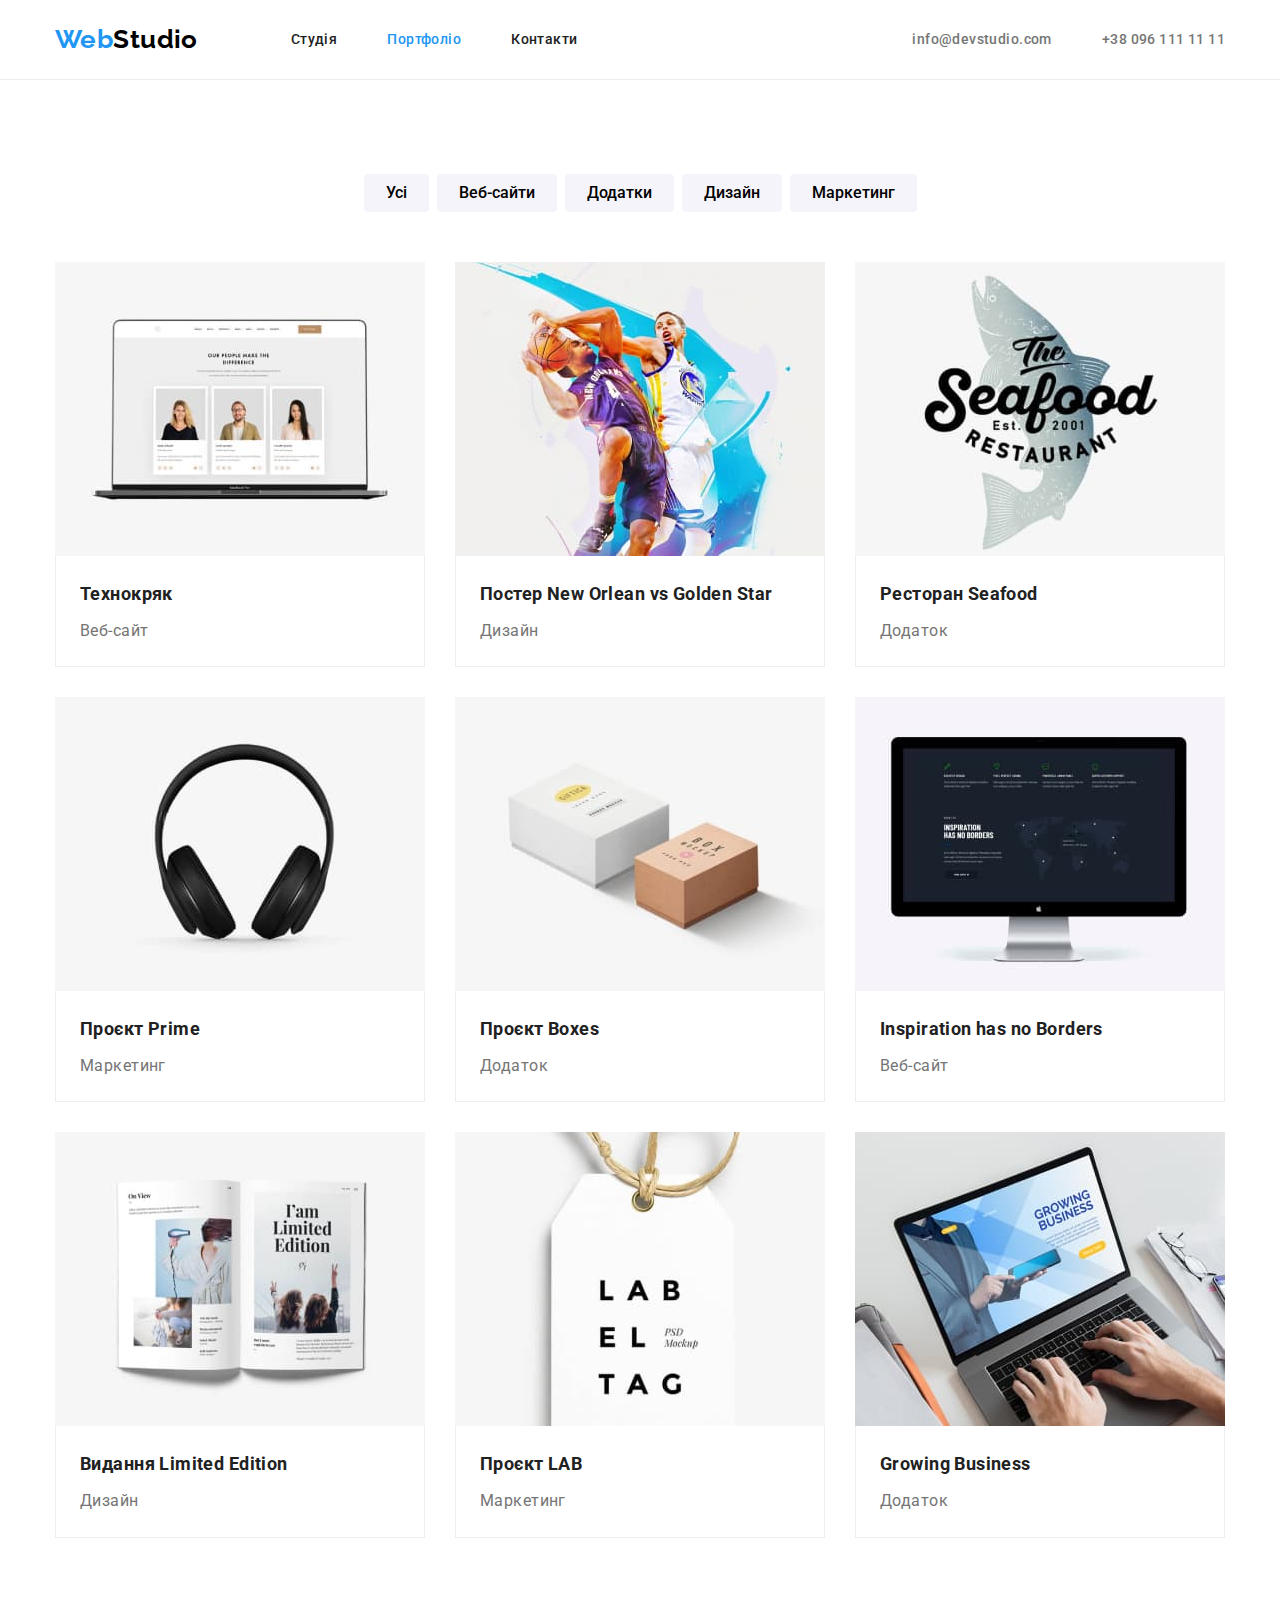
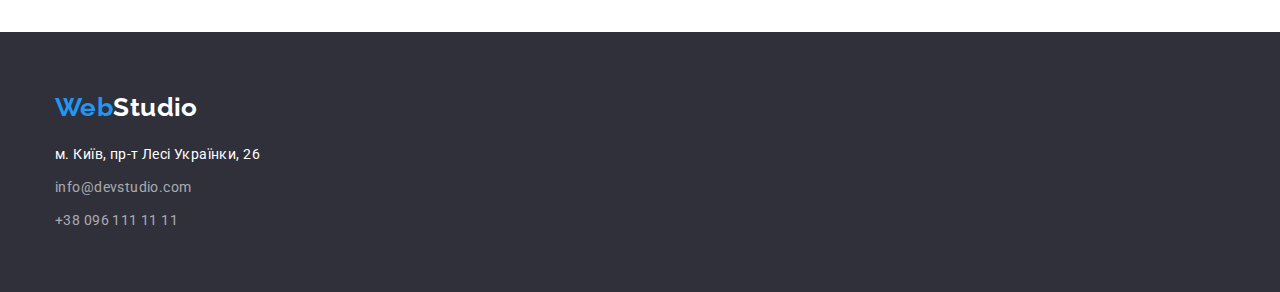
==== commit b86c7782: "Update margin" ====
--- a/potfolio.html
+++ b/potfolio.html
@@ -154,7 +154,8 @@
       </section>
     </main>
   </body>
- <footer>
+  <footer>
+      <section class="footer">
         <div class="container">
           <div>
         <div class="footer-logo">
@@ -177,6 +178,7 @@
           </ul>
         </address>
         </div>
+      </section>
     </footer>
   </body>
 </html>
--- a/css/styles.css
+++ b/css/styles.css
@@ -143,7 +143,10 @@
   line-height: 1.4;
   font-weight: 900;
   text-transform: uppercase;
-  padding-bottom: 30px;
+  margin-bottom: 30px;
+  width: 696px;
+  margin-left: auto;
+  margin-right: auto;
 }
 
 .hero-button {
@@ -182,7 +185,7 @@
   line-height: 1.1;
   font-weight: 700;
   text-transform: uppercase;
-  padding-bottom: 10px;
+  margin-bottom: 10px;
 }
 
 .our-features {
@@ -209,7 +212,7 @@
   line-height: 1.2;
   font-weight: 700;
   text-align: center;
-  padding-bottom: 50px;
+  margin-bottom: 50px;
 }
 
 .section-title img {
@@ -236,7 +239,7 @@
   font-size: 16px;
   line-height: 1.2;
   font-weight: 500;
-  padding: 30px 0 10px 0;
+  margin: 30px 0 10px 0;
 }
 
 .team-text {
@@ -308,12 +311,12 @@
   color: var(--grey);
 }
 
-.contact li{
-  padding-top: 9px;
-  padding-bottom: 9px;
-}
-
-.contact li:nth-child(2){
-  padding-top: 0;
- padding-bottom: 0;
-}
+.contact li {
+  margin-top: 9px;
+  margin-bottom: 9px;
+}
+
+.contact li:nth-child(2) {
+  margin-top: 0;
+  margin-bottom: 0;
+}
--- a/css/portfolio.css
+++ b/css/portfolio.css
@@ -183,6 +183,7 @@
   font-size: 18px;
   line-height: 2;
   font-weight: 700;
+  margin-bottom: 4px;
 }
 
 .content-features p {
@@ -196,6 +197,8 @@
   border-top: 0;
   padding: 20px 24px;
 }
+
+/* Footer */
 
 /* Footer */
 
@@ -246,12 +249,12 @@
   color: var(--grey);
 }
 
-.contact li{
-  padding-top: 9px;
-  padding-bottom: 9px;
-}
-
-.contact li:nth-child(2){
-  padding-top: 0;
- padding-bottom: 0;
-}
+.contact li {
+  margin-top: 9px;
+  margin-bottom: 9px;
+}
+
+.contact li:nth-child(2) {
+  margin-top: 0;
+  margin-bottom: 0;
+}
